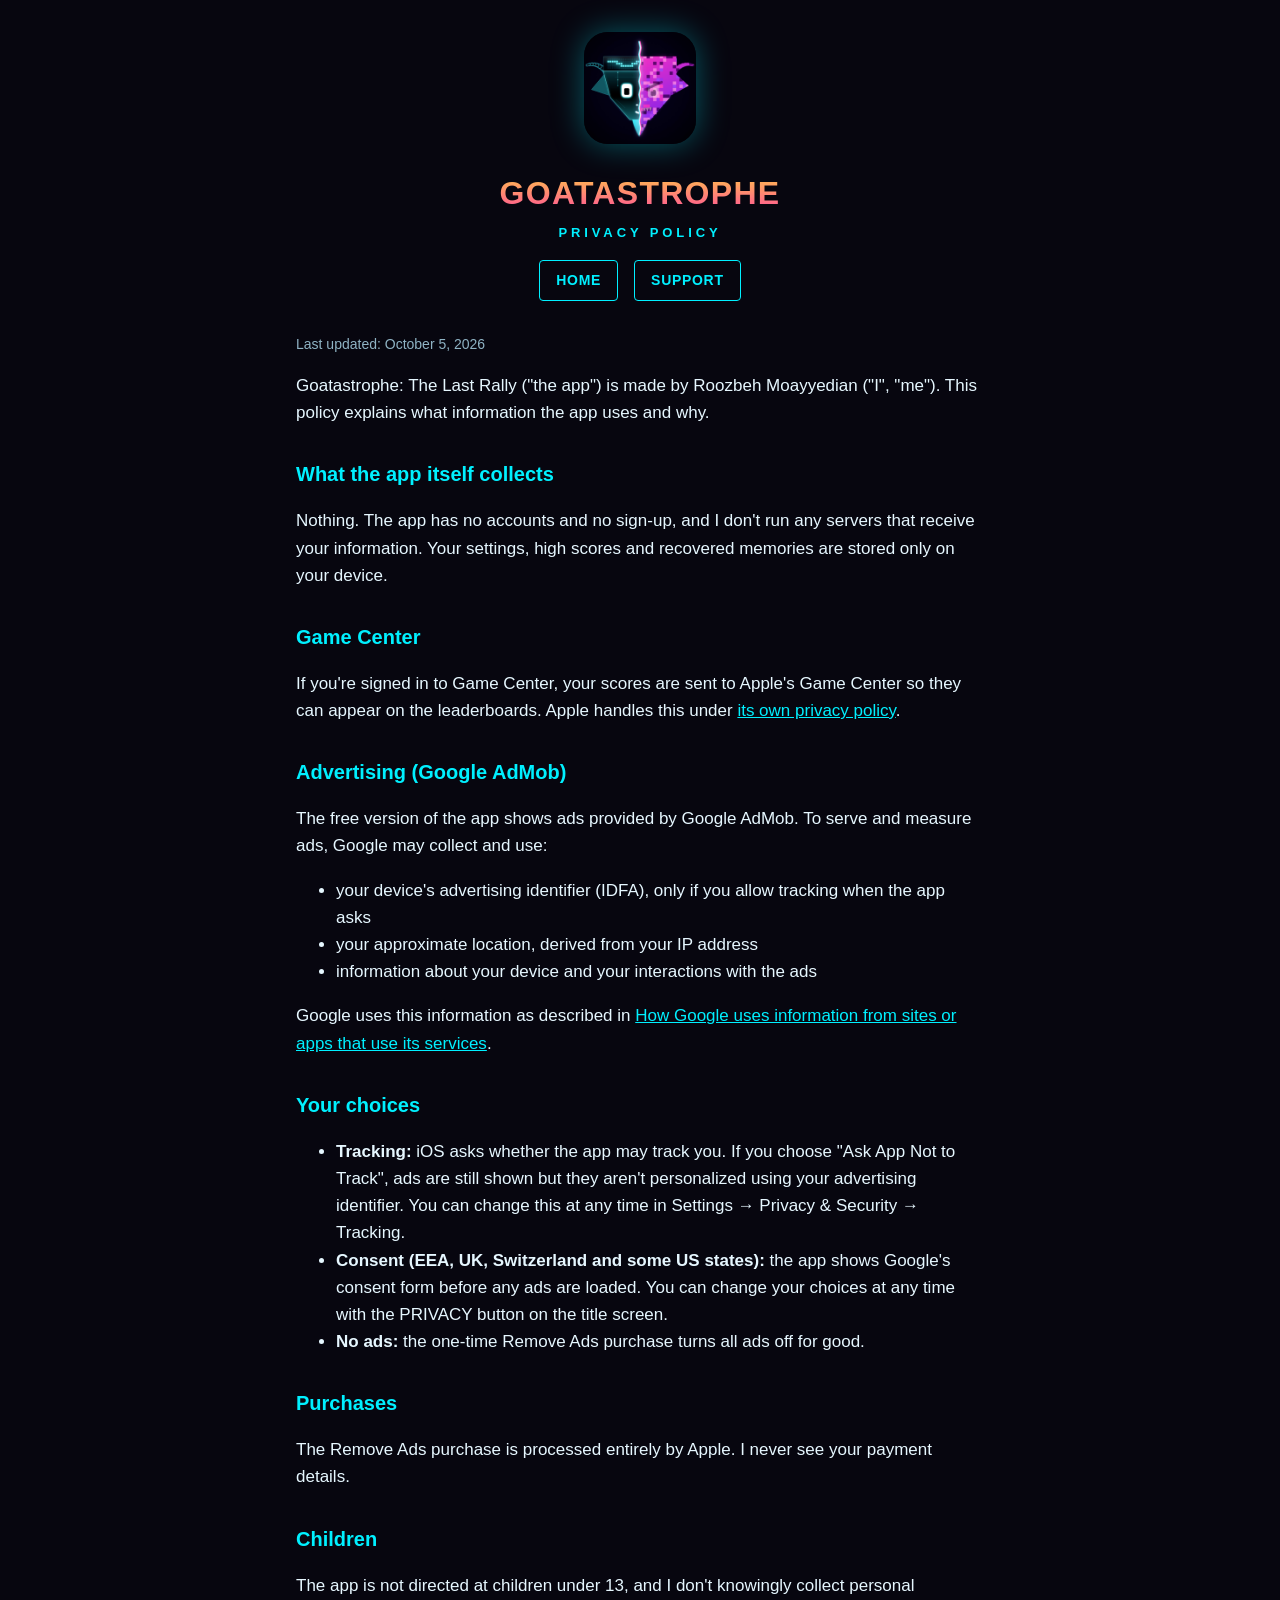
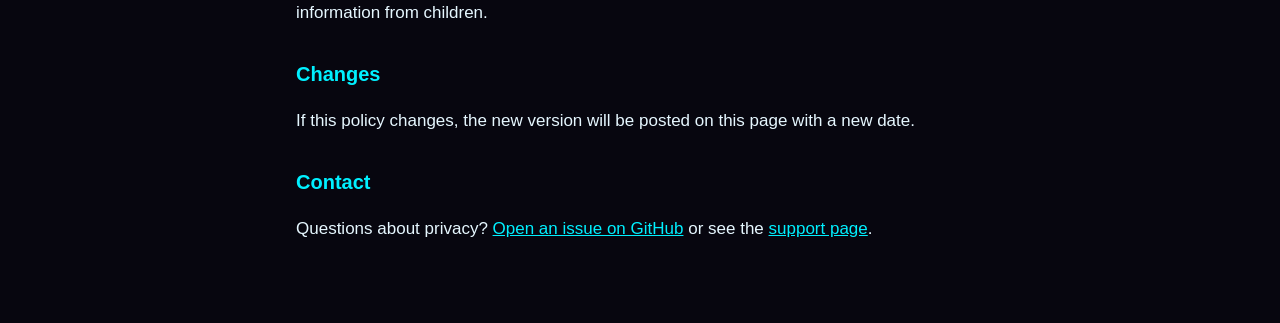
==== privacy.html @ 84122b06 "Goatastrophe: privacy policy, support page and app-ads.txt" ====
<!doctype html>
<html lang="en">
<head>
<meta charset="utf-8">
<meta name="viewport" content="width=device-width, initial-scale=1">
<title>Privacy Policy · Goatastrophe</title>
<link rel="stylesheet" href="style.css">
</head>
<body>
<main>
<header>
  <img src="icon.png" alt="Goatastrophe app icon">
  <h1>GOATASTROPHE</h1>
  <div class="sub">PRIVACY POLICY</div>
  <nav><a href="index.html">HOME</a><a href="support.html">SUPPORT</a></nav>
</header>

<p class="muted">Last updated: October 5, 2026</p>

<p>Goatastrophe: The Last Rally ("the app") is made by Roozbeh Moayyedian ("I", "me"). This policy explains what information the app uses and why.</p>

<h2>What the app itself collects</h2>
<p>Nothing. The app has no accounts and no sign-up, and I don't run any servers that receive your information. Your settings, high scores and recovered memories are stored only on your device.</p>

<h2>Game Center</h2>
<p>If you're signed in to Game Center, your scores are sent to Apple's Game Center so they can appear on the leaderboards. Apple handles this under <a href="https://www.apple.com/legal/privacy/">its own privacy policy</a>.</p>

<h2>Advertising (Google AdMob)</h2>
<p>The free version of the app shows ads provided by Google AdMob. To serve and measure ads, Google may collect and use:</p>
<ul>
  <li>your device's advertising identifier (IDFA), only if you allow tracking when the app asks</li>
  <li>your approximate location, derived from your IP address</li>
  <li>information about your device and your interactions with the ads</li>
</ul>
<p>Google uses this information as described in <a href="https://policies.google.com/technologies/partner-sites">How Google uses information from sites or apps that use its services</a>.</p>

<h2>Your choices</h2>
<ul>
  <li><strong>Tracking:</strong> iOS asks whether the app may track you. If you choose "Ask App Not to Track", ads are still shown but they aren't personalized using your advertising identifier. You can change this at any time in Settings → Privacy &amp; Security → Tracking.</li>
  <li><strong>Consent (EEA, UK, Switzerland and some US states):</strong> the app shows Google's consent form before any ads are loaded. You can change your choices at any time with the PRIVACY button on the title screen.</li>
  <li><strong>No ads:</strong> the one-time Remove Ads purchase turns all ads off for good.</li>
</ul>

<h2>Purchases</h2>
<p>The Remove Ads purchase is processed entirely by Apple. I never see your payment details.</p>

<h2>Children</h2>
<p>The app is not directed at children under 13, and I don't knowingly collect personal information from children.</p>

<h2>Changes</h2>
<p>If this policy changes, the new version will be posted on this page with a new date.</p>

<h2>Contact</h2>
<p>Questions about privacy? <a href="https://github.com/Roozbehmd/roozbehmd.github.io/issues">Open an issue on GitHub</a> or see the <a href="support.html">support page</a>.</p>
</main>
</body>
</html>
---- style.css ----
:root {
  --bg: #07060f;
  --panel: #110f22;
  --text: #e6f7ff;
  --muted: #8fb3c4;
  --cyan: #00f0ff;
  --pink: #ff3ea5;
  --gold: #ffd23f;
}
* { box-sizing: border-box; }
body {
  margin: 0;
  background: var(--bg);
  color: var(--text);
  font: 17px/1.6 -apple-system, BlinkMacSystemFont, "Segoe UI", Roboto, sans-serif;
}
main { max-width: 720px; margin: 0 auto; padding: 32px 16px 64px; }
header { text-align: center; margin-bottom: 32px; }
header img { width: 112px; height: 112px; border-radius: 24px; box-shadow: 0 0 32px rgba(0, 240, 255, .35); }
h1 {
  margin: 16px 0 4px;
  font-size: 32px;
  letter-spacing: .04em;
  background: linear-gradient(180deg, var(--gold), var(--pink));
  -webkit-background-clip: text;
  background-clip: text;
  color: transparent;
}
.sub { color: var(--cyan); letter-spacing: .3em; font-size: 13px; font-weight: 700; }
h2 { color: var(--cyan); font-size: 20px; margin-top: 32px; }
a { color: var(--cyan); }
p, li { color: var(--text); }
.muted { color: var(--muted); font-size: 14px; }
nav { display: flex; gap: 16px; justify-content: center; margin-top: 16px; flex-wrap: wrap; }
nav a {
  padding: 8px 16px;
  border: 1.5px solid var(--cyan);
  border-radius: 4px;
  text-decoration: none;
  font-weight: 700;
  font-size: 14px;
  letter-spacing: .05em;
}
.card { background: var(--panel); border: 1px solid rgba(0, 240, 255, .2); border-radius: 8px; padding: 4px 20px; margin-top: 16px; }
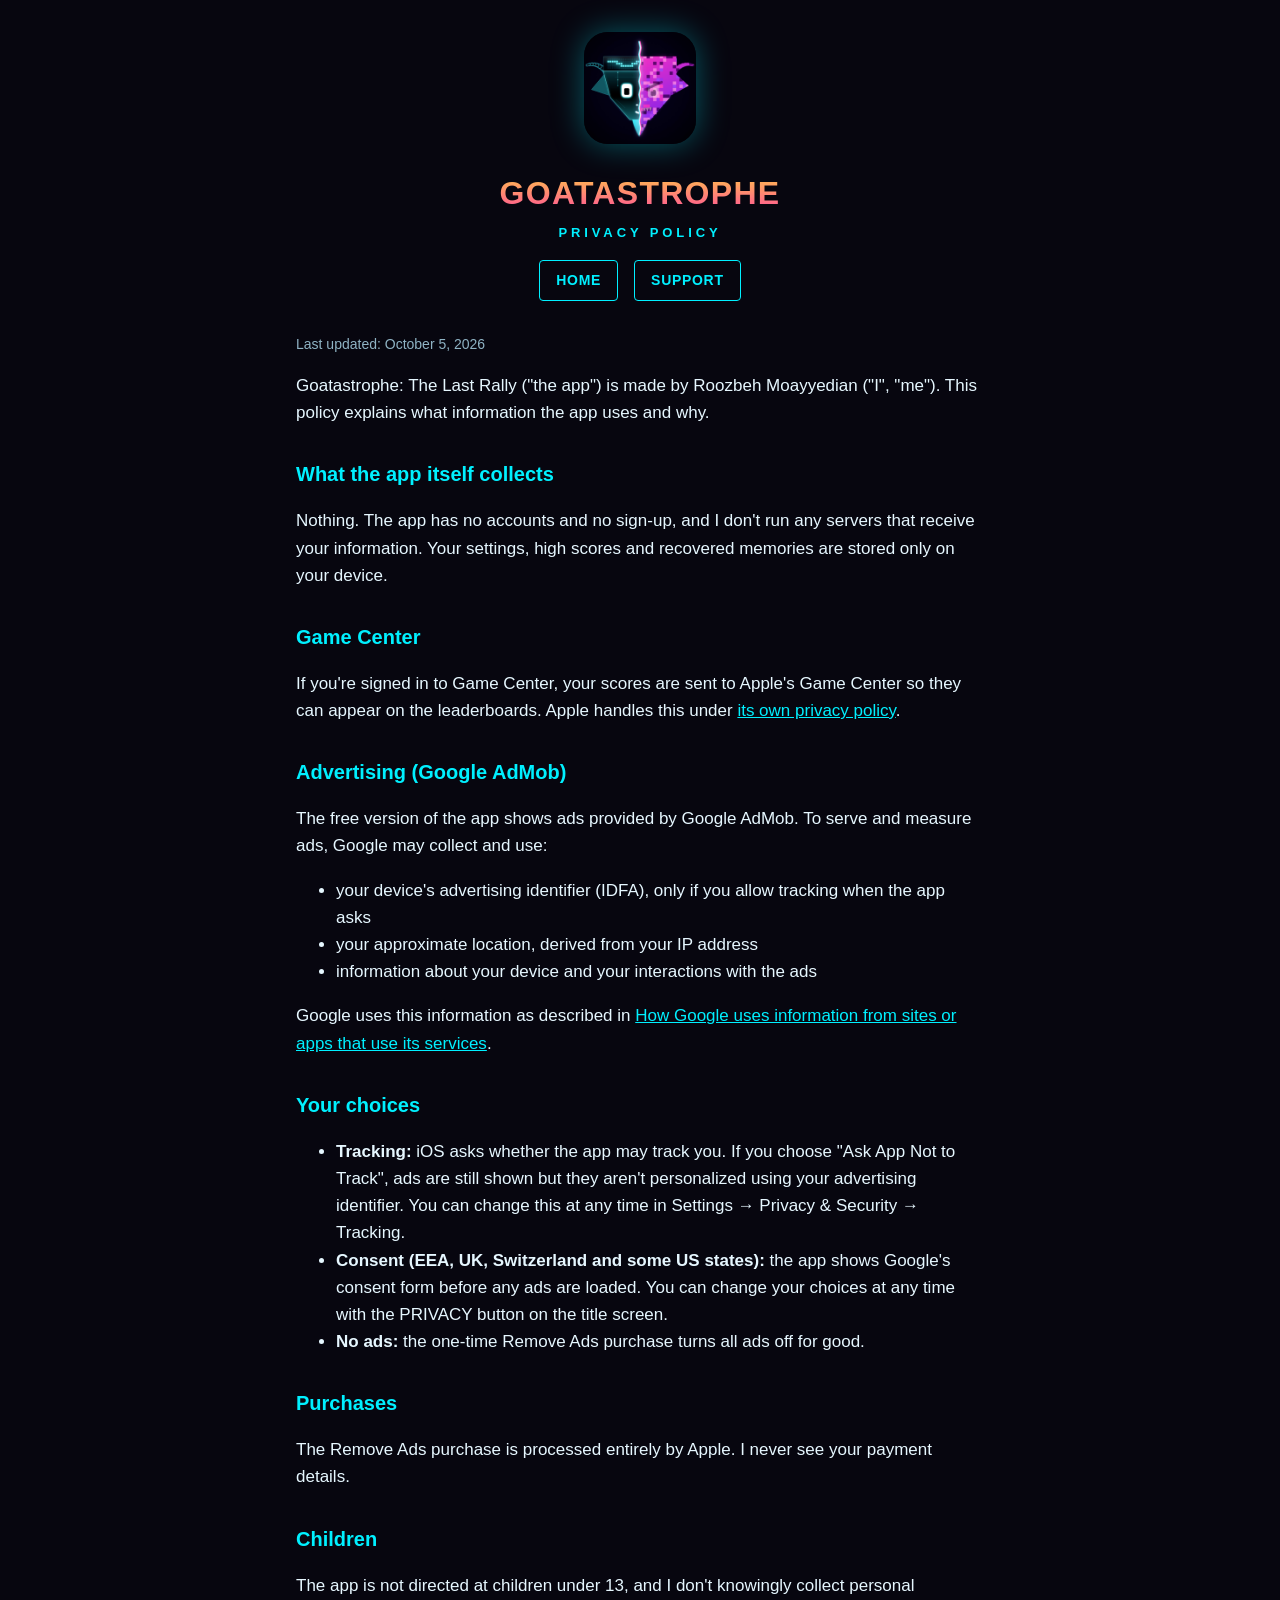
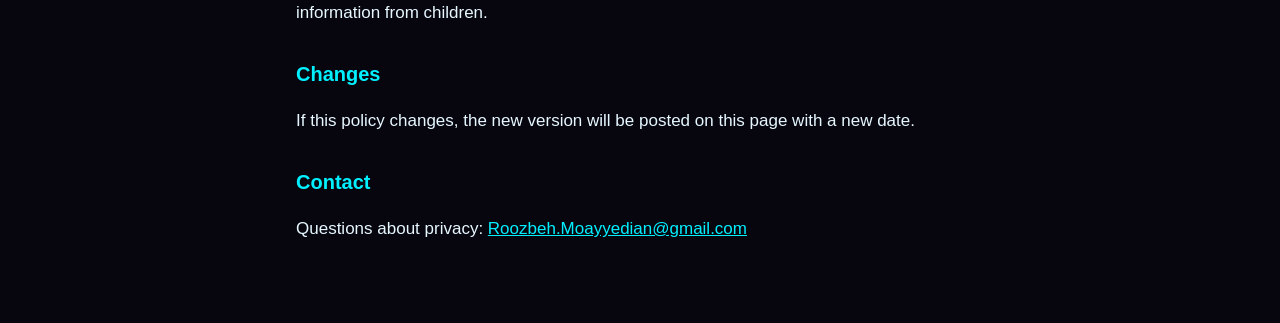
==== commit 8c6369ee: "Contact email" ====
--- a/privacy.html
+++ b/privacy.html
@@ -51,7 +51,7 @@
 <p>If this policy changes, the new version will be posted on this page with a new date.</p>
 
 <h2>Contact</h2>
-<p>Questions about privacy? <a href="https://github.com/Roozbehmd/roozbehmd.github.io/issues">Open an issue on GitHub</a> or see the <a href="support.html">support page</a>.</p>
+<p>Questions about privacy: <a href="mailto:Roozbeh.Moayyedian@gmail.com">Roozbeh.Moayyedian@gmail.com</a></p>
 </main>
 </body>
 </html>
